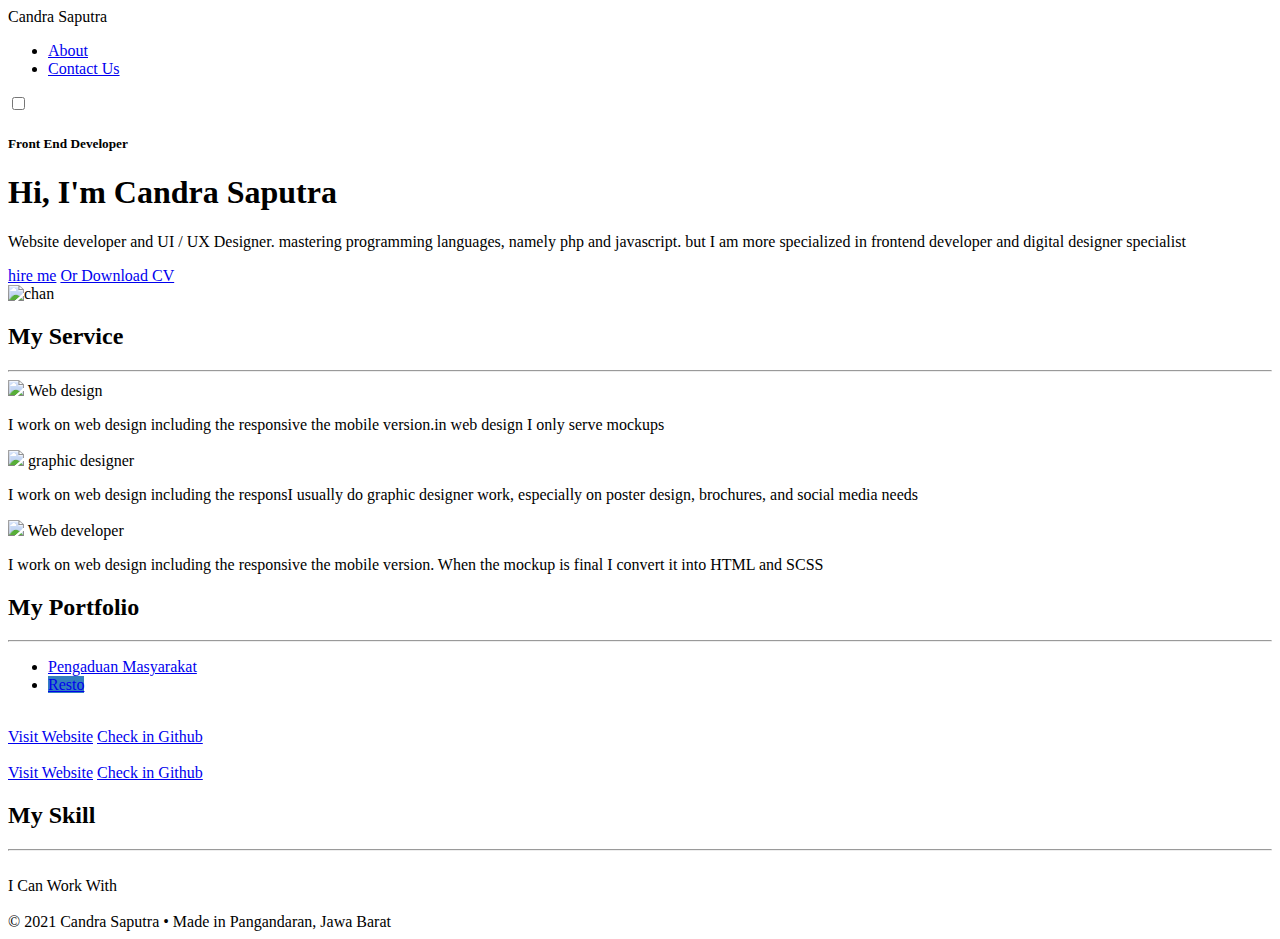
==== index.html @ 9d287bf6 "update" ====
<!DOCTYPE html>
<html lang="en">
<head>
    <meta charset="UTF-8">
    <meta http-equiv="X-UA-Compatible" content="IE=edge">
    <meta name="viewport" content="width=device-width, initial-scale=1.0">
    <title>Home | Candra saputra</title>
    <link rel="stylesheet" href="css/style.css">
    <link rel="shortcut icon" href="img/profil.png" type="image/x-icon">
</head>
<body>
    <!-- navbar -->
    <nav>
        <div class="logo"><span>Candra Saputra</span></div>
        <ul>
            <li><a href="#">About</a></li>
            <li><a href="mailto:csaputra2412@gmail.com">Contact Us</a></li>
        </ul>
        <div class="menu-toggle">
            <input type="checkbox">
            <span></span><span></span><span></span>
        </div>
    </nav>
    <!-- end navbar -->

    <!-- header -->
    <div class="container">
        <div class="main">
            <h5>Front End Developer</h5>
            <h1>Hi, I'm Candra Saputra</h1>
            <p>
                Website developer and UI / UX Designer. mastering programming languages, namely php and javascript. but I am more specialized in frontend developer and digital designer specialist
            </p>
            <a class="button-hire" href="mailto:csaputra2412@gmail.com">hire me</a>
            <a class="cv" target="_blank" href="img/cv.pdf">Or Download CV</a>
        </div>
        <img src="img/profil.png" alt="chan">
    </div>

    <!-- My service -->
    <section class="section-service">
        <h2>My Service</h2>
        <hr>
        <div class="service">
            <div class="card">
                <img src="img/website.png">
                <span class="title">Web design</span>
                <p>I work on web design including the responsive the mobile version.in web design I only serve mockups</p>
            </div>
            <div class="card">
                <img src="img/computer.png">
                <span class="title">graphic designer</span>
                <p>I work on web design including the responsI usually do graphic designer work, especially on poster design, brochures, and social media needs</p>
            </div>
            <div class="card">
                <img src="img/website.png">
                <span class="title">Web developer</span>
                <p>I work on web design including the responsive the mobile version. When the mockup is final I
                    convert it into HTML and SCSS</p>
            </div>
        </div>
    </section>

    <!-- Gallery -->
    <h2>My Portfolio</h2>
    <hr>
    <div class="container">
        <ul class="gallery">
            <li>
                <a href="#portfolio-1"><img src="img/portfolio-1.png" alt=""><span>Pengaduan Masyarakat</span></a>
            </li>
            <li>
                <a href="#portfolio-2"><img src="img/portfolio-2.png" alt=""><span style="background-color: rgba(0,95,175,0.8);">Resto</span></a>
            </li>
        </ul>
    </div>

    <!-- Overlay -->
    <div class="overlay" id="portfolio-1">
        <div class="card">
            <img src="img/portfolio-1-overlay.png" alt="">
            <div>
                <a href="#" class="button-visit">Visit Website</a>
                <a target="_blank" href="https://github.com/candrasptr/webpengaduanmasyarakat" class="button-github">Check in Github</a>
            </div>
        </div>
    </div>
    <div class="overlay" id="portfolio-2">
        <div class="card">
            <img src="img/portfolio-2-overlay.png" alt="">
            <div>
                <a href="#" class="button-visit">Visit Website</a>
                <a target="_blank" href="https://github.com/ichibanresto/ichibanresto.github.io" class="button-github">Check in Github</a>
            </div>
        </div>
    </div>

    <!-- Skill -->
    <section class="section-skill">
        <h2 class="header-skill">My Skill</h2>
        <hr><br>
        <span class="text-1">I Can</span><span class="text-2"> Work With</span>
        <div class="skill">
            <img src="img/html.png" alt="">
            <img src="img/css.png" alt="">
            <img src="img/boot.png" alt="">
            <img src="img/js.png" alt="">
            <img src="img/php.png" alt="">
            <img src="img/laravel.png" alt="">
        </div>
    </section>

    <!-- Footer -->
    <footer>
        <span>&copy; 2021 Candra Saputra • <span class="made">Made in</span> Pangandaran, Jawa Barat</span>
    </footer>

    <script src="js/style.js"></script>
</body>
</html>
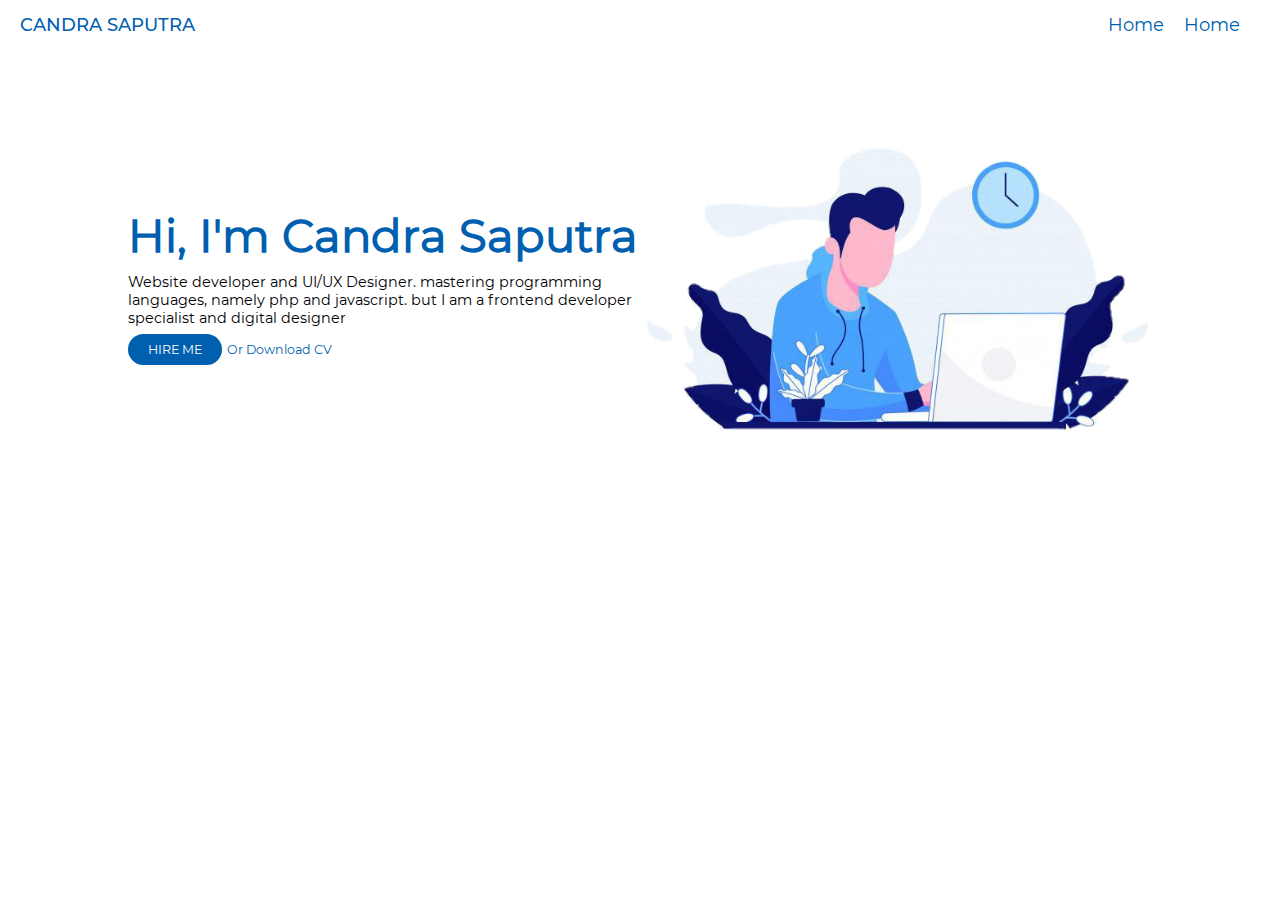
==== commit 484185dc: "first" ====
--- a/index.html
+++ b/index.html
@@ -4,17 +4,16 @@
     <meta charset="UTF-8">
     <meta http-equiv="X-UA-Compatible" content="IE=edge">
     <meta name="viewport" content="width=device-width, initial-scale=1.0">
-    <title>Home | Candra saputra</title>
+    <title>Candra saputra</title>
     <link rel="stylesheet" href="css/style.css">
-    <link rel="shortcut icon" href="img/profil.png" type="image/x-icon">
 </head>
 <body>
     <!-- navbar -->
     <nav>
         <div class="logo"><span>Candra Saputra</span></div>
         <ul>
-            <li><a href="#">About</a></li>
-            <li><a href="mailto:csaputra2412@gmail.com">Contact Us</a></li>
+            <li><a href="">Home</a></li>
+            <li><a href="">Home</a></li>
         </ul>
         <div class="menu-toggle">
             <input type="checkbox">
@@ -26,94 +25,16 @@
     <!-- header -->
     <div class="container">
         <div class="main">
-            <h5>Front End Developer</h5>
             <h1>Hi, I'm Candra Saputra</h1>
             <p>
-                Website developer and UI / UX Designer. mastering programming languages, namely php and javascript. but I am more specialized in frontend developer and digital designer specialist
+                Website developer and UI/UX Designer. mastering programming languages, 
+                namely php and javascript. but I am a frontend developer specialist and digital designer
             </p>
-            <a class="button-hire" href="mailto:csaputra2412@gmail.com">hire me</a>
-            <a class="cv" target="_blank" href="img/cv.pdf">Or Download CV</a>
+            <a class="button-hire" href="">hire me</a>
+            <a class="cv" href="">Or Download CV</a>
         </div>
-        <img src="img/profil.png" alt="chan">
+        <img src="img/content.png" alt="chan">
     </div>
-
-    <!-- My service -->
-    <section class="section-service">
-        <h2>My Service</h2>
-        <hr>
-        <div class="service">
-            <div class="card">
-                <img src="img/website.png">
-                <span class="title">Web design</span>
-                <p>I work on web design including the responsive the mobile version.in web design I only serve mockups</p>
-            </div>
-            <div class="card">
-                <img src="img/computer.png">
-                <span class="title">graphic designer</span>
-                <p>I work on web design including the responsI usually do graphic designer work, especially on poster design, brochures, and social media needs</p>
-            </div>
-            <div class="card">
-                <img src="img/website.png">
-                <span class="title">Web developer</span>
-                <p>I work on web design including the responsive the mobile version. When the mockup is final I
-                    convert it into HTML and SCSS</p>
-            </div>
-        </div>
-    </section>
-
-    <!-- Gallery -->
-    <h2>My Portfolio</h2>
-    <hr>
-    <div class="container">
-        <ul class="gallery">
-            <li>
-                <a href="#portfolio-1"><img src="img/portfolio-1.png" alt=""><span>Pengaduan Masyarakat</span></a>
-            </li>
-            <li>
-                <a href="#portfolio-2"><img src="img/portfolio-2.png" alt=""><span style="background-color: rgba(0,95,175,0.8);">Resto</span></a>
-            </li>
-        </ul>
-    </div>
-
-    <!-- Overlay -->
-    <div class="overlay" id="portfolio-1">
-        <div class="card">
-            <img src="img/portfolio-1-overlay.png" alt="">
-            <div>
-                <a href="#" class="button-visit">Visit Website</a>
-                <a target="_blank" href="https://github.com/candrasptr/webpengaduanmasyarakat" class="button-github">Check in Github</a>
-            </div>
-        </div>
-    </div>
-    <div class="overlay" id="portfolio-2">
-        <div class="card">
-            <img src="img/portfolio-2-overlay.png" alt="">
-            <div>
-                <a href="#" class="button-visit">Visit Website</a>
-                <a target="_blank" href="https://github.com/ichibanresto/ichibanresto.github.io" class="button-github">Check in Github</a>
-            </div>
-        </div>
-    </div>
-
-    <!-- Skill -->
-    <section class="section-skill">
-        <h2 class="header-skill">My Skill</h2>
-        <hr><br>
-        <span class="text-1">I Can</span><span class="text-2"> Work With</span>
-        <div class="skill">
-            <img src="img/html.png" alt="">
-            <img src="img/css.png" alt="">
-            <img src="img/boot.png" alt="">
-            <img src="img/js.png" alt="">
-            <img src="img/php.png" alt="">
-            <img src="img/laravel.png" alt="">
-        </div>
-    </section>
-
-    <!-- Footer -->
-    <footer>
-        <span>&copy; 2021 Candra Saputra • <span class="made">Made in</span> Pangandaran, Jawa Barat</span>
-    </footer>
 
     <script src="js/style.js"></script>
 </body>
--- a/css/style.css
+++ b/css/style.css
@@ -0,0 +1,191 @@
+* {
+    margin: 0;
+    padding: 0;
+}
+
+@font-face {
+    font-family: 'Montserrat';
+    src: url(../font/Montserrat-Regular.ttf);
+}
+
+@font-face {
+    font-family: 'Montserrat bold';
+    src: url(../font/Montserrat-Bold.ttf);
+}
+
+@font-face {
+    font-family: 'Montserrat medium';
+    src: url(../font/Montserrat-Medium.ttf);
+}
+
+body {
+    font-family: 'Montserrat', Arial, Helvetica, sans-serif;
+    font-size: 18px;
+}
+
+nav {
+    background-color: #fff;
+    display: flex;
+    justify-content: space-between;
+    height: 50px;
+    color: #005FAF;
+    align-items: center;
+    padding: 0 20px;
+}
+
+nav ul {
+    display: flex;
+    list-style: none;
+    width: 40%;
+    justify-content: flex-end;
+}
+
+nav ul li a {
+    color: #005FAF;
+    text-decoration: none;
+    margin-right: 20px;
+}
+
+nav .logo {
+    font-family: 'Montserrat Medium';
+    text-transform: uppercase;
+}
+
+.menu-toggle {
+    display: none;
+    flex-direction: column;
+    height: 18px;
+    justify-content: space-between;
+    position: relative;
+    z-index: 99;
+}
+
+.menu-toggle span {
+    display: block;
+    width: 25px;
+    height: 3px;
+    background-color: #005FAF;
+    border-radius: 5px;
+    transition: all 0.8s;
+}
+
+.menu-toggle span:nth-child(2) {
+    transform-origin: 0 0;
+}
+
+.menu-toggle span:nth-child(4) {
+    transform-origin: 0 100%;
+}
+
+.menu-toggle input {
+    width: 28px;
+    height: 20px;
+    position: absolute;
+    opacity: 0;
+    cursor: pointer;
+    z-index: 5;
+}
+
+.menu-toggle input:checked~span:nth-child(2) {
+    transform: rotate(45deg) translate(-1px, -1px);
+    background-color: white;
+}
+
+.menu-toggle input:checked~span:nth-child(3) {
+    opacity: 0;
+    transform: scale(0);
+}
+
+.menu-toggle input:checked~span:nth-child(4) {
+    transform: rotate(-45deg) translate(-1px, 0);
+    background-color: white;
+}
+
+/* Header */
+.container {
+    width: 80%;
+    margin: 50px auto;
+    display: grid;
+    grid-template-columns: repeat(auto-fit, minmax(150px, 1fr));
+    align-items: center;
+}
+
+img {
+    display: block;
+    width: 100%;
+}
+
+.main h1 {
+    color: #005FAF;
+    font-size: 2.5em;
+}
+
+.main p {
+    font-size: 0.8em;
+    margin: 10px 0;
+}
+
+.main .button-hire {
+    background-color: #005FAF;
+    color: white;
+    text-decoration: none;
+    padding: 8px 20px;
+    font-size: 0.7em;
+    border-radius: 20px;
+    text-transform: uppercase;
+}
+
+.main .cv {
+    font-size: 0.7em;
+    color: #005FAF;
+    text-decoration: none;
+}
+
+
+/* responsive */
+@media screen and (max-width: 768px) {
+    nav ul {
+        width: 50%;
+    }
+
+    .container {
+        grid-template-columns: 1fr;
+    }
+
+    img {
+        order: -1;
+    }
+}
+
+@media screen and (max-width: 578px) {
+    nav ul {
+        position: absolute;
+        flex-direction: column;
+        right: 0;
+        top: 0;
+        width: 100%;
+        height: 100vh;
+        align-items: center;
+        justify-content: space-evenly;
+        background-color: #005FAF;
+        z-index: 1;
+        transform: translatey(-100%);
+        transition: all 0.8s;
+        opacity: 0;
+    }
+
+    nav ul li a {
+        color: white;
+    }
+
+    nav ul.slide {
+        opacity: 1;
+        transform: translateY(0);
+    }
+
+    .menu-toggle {
+        display: flex;
+    }
+
+
+}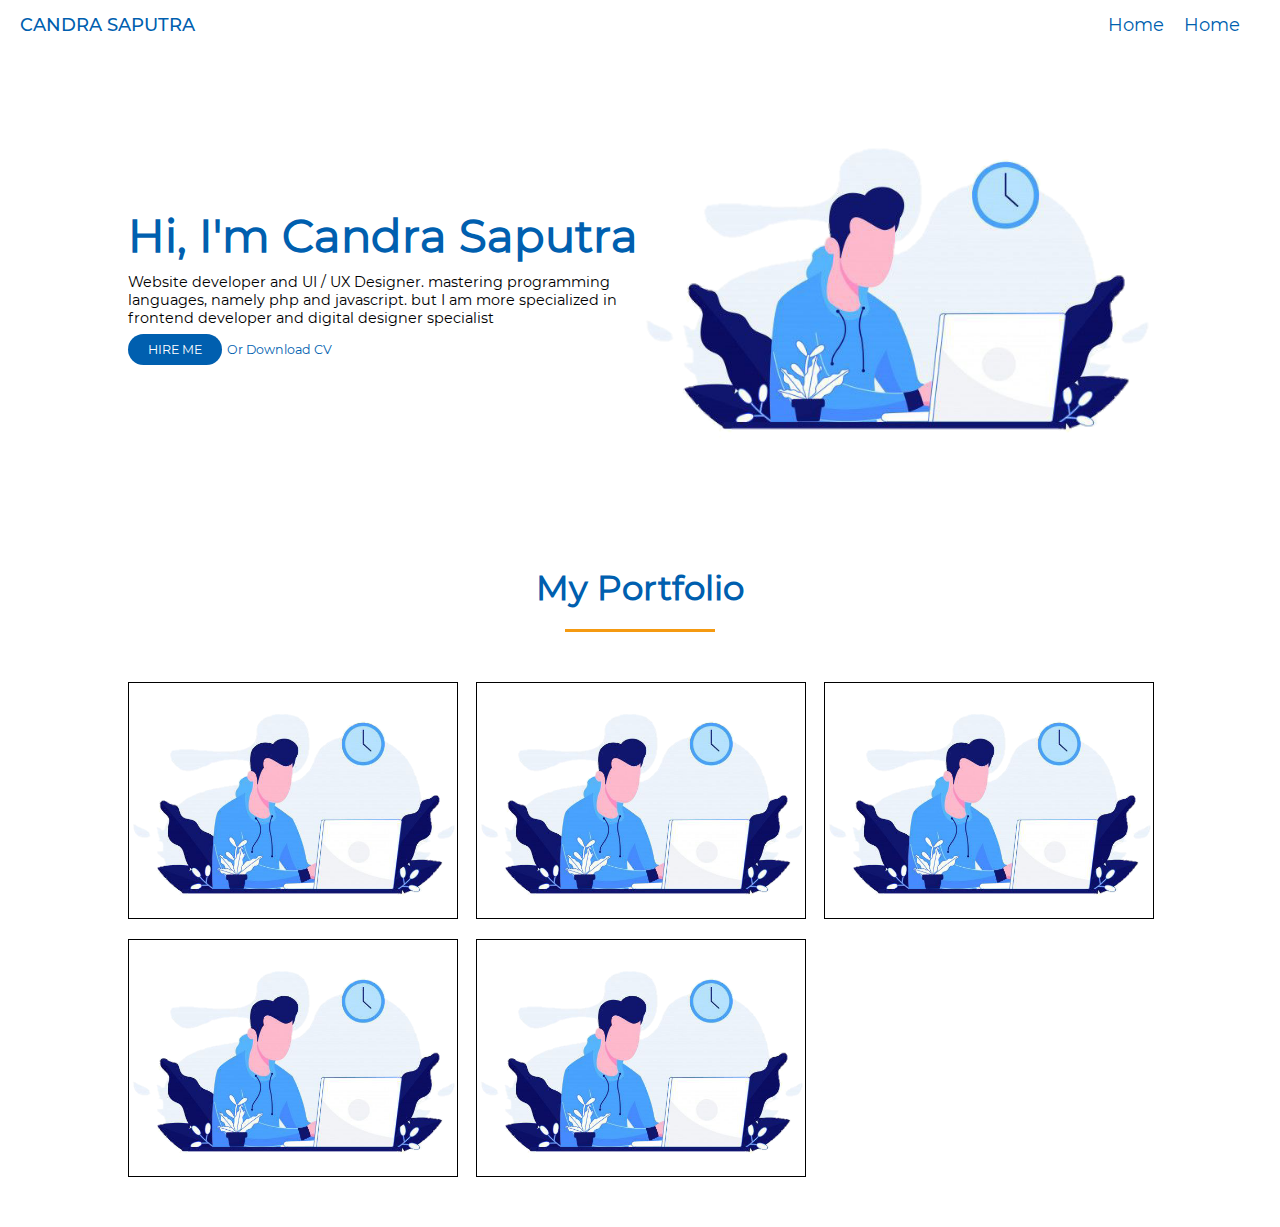
==== commit ed2975fc: "add gallery" ====
--- a/index.html
+++ b/index.html
@@ -27,8 +27,7 @@
         <div class="main">
             <h1>Hi, I'm Candra Saputra</h1>
             <p>
-                Website developer and UI/UX Designer. mastering programming languages, 
-                namely php and javascript. but I am a frontend developer specialist and digital designer
+                Website developer and UI / UX Designer. mastering programming languages, namely php and javascript. but I am more specialized in frontend developer and digital designer specialist
             </p>
             <a class="button-hire" href="">hire me</a>
             <a class="cv" href="">Or Download CV</a>
@@ -36,6 +35,19 @@
         <img src="img/content.png" alt="chan">
     </div>
 
+    <!-- Gallery -->
+    <h2>My Portfolio</h2>
+    <hr>
+    <div class="container">
+        <ul class="gallery">
+            <li><img src="img/content.png" alt=""></li>
+            <li><img src="img/content.png" alt=""></li>
+            <li><img src="img/content.png" alt=""></li>
+            <li><img src="img/content.png" alt=""></li>
+            <li><img src="img/content.png" alt=""></li>
+        </ul>
+    </div>
+
     <script src="js/style.js"></script>
 </body>
 </html>--- a/css/style.css
+++ b/css/style.css
@@ -56,6 +56,7 @@
     flex-direction: column;
     height: 18px;
     justify-content: space-between;
+    align-items: flex-end;
     position: relative;
     z-index: 99;
 }
@@ -73,8 +74,15 @@
     transform-origin: 0 0;
 }
 
+.menu-toggle span:nth-child(3) {
+    transform-origin: 0 0;
+    width: 18px;
+}
+
 .menu-toggle span:nth-child(4) {
+    width: 12px;
     transform-origin: 0 100%;
+
 }
 
 .menu-toggle input {
@@ -98,6 +106,7 @@
 
 .menu-toggle input:checked~span:nth-child(4) {
     transform: rotate(-45deg) translate(-1px, 0);
+    width: 25px;
     background-color: white;
 }
 
@@ -139,6 +148,38 @@
     font-size: 0.7em;
     color: #005FAF;
     text-decoration: none;
+}
+
+/* Gallery */
+h2 {
+    margin: 20px 0;
+    padding: 50px 0 0 0;
+    text-align: center;
+    color: #005FAF;
+    font-size: 1.9em;
+}
+
+hr {
+    width: 150px;
+    height: 3px;
+    border: none;
+    margin: 0 auto;
+    background-color: rgb(245, 154, 17);
+}
+
+.gallery {
+    display: grid;
+    grid-template-columns: repeat(auto-fill, minmax(300px, 1fr));
+    gap: 20px;
+}
+
+.container ul li {
+    list-style: none;
+}
+
+.container ul li img {
+    border: 1px solid black;
+    width: 100%;
 }
 
 
@@ -172,6 +213,7 @@
         transform: translatey(-100%);
         transition: all 0.8s;
         opacity: 0;
+        position: fixed;
     }
 
     nav ul li a {
@@ -187,5 +229,7 @@
         display: flex;
     }
 
-
+    .main h1 {
+        font-size: 2.2em;
+    }
 }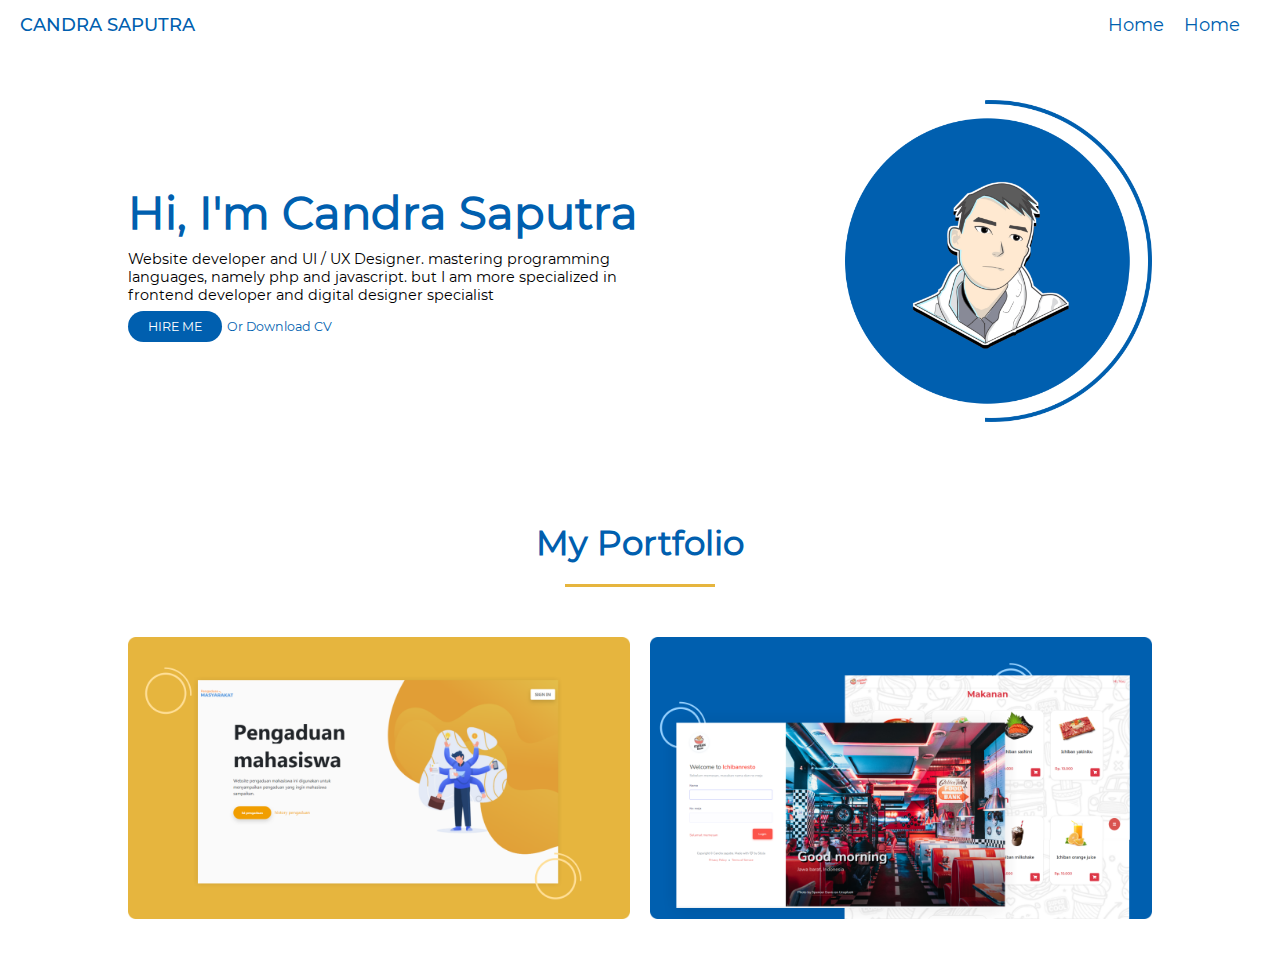
==== commit 8f5bd9ba: "update protfolio" ====
--- a/index.html
+++ b/index.html
@@ -32,7 +32,7 @@
             <a class="button-hire" href="">hire me</a>
             <a class="cv" href="">Or Download CV</a>
         </div>
-        <img src="img/content.png" alt="chan">
+        <img src="img/profil.png" alt="chan">
     </div>
 
     <!-- Gallery -->
@@ -40,11 +40,8 @@
     <hr>
     <div class="container">
         <ul class="gallery">
-            <li><img src="img/content.png" alt=""></li>
-            <li><img src="img/content.png" alt=""></li>
-            <li><img src="img/content.png" alt=""></li>
-            <li><img src="img/content.png" alt=""></li>
-            <li><img src="img/content.png" alt=""></li>
+            <li><img src="img/portfolio-1.png" alt=""></li>
+            <li><img src="img/portfolio-2.png" alt=""></li>
         </ul>
     </div>
 
--- a/css/style.css
+++ b/css/style.css
@@ -117,11 +117,12 @@
     display: grid;
     grid-template-columns: repeat(auto-fit, minmax(150px, 1fr));
     align-items: center;
+    justify-items: end;
 }
 
 img {
     display: block;
-    width: 100%;
+    width: 60%;
 }
 
 .main h1 {
@@ -164,12 +165,12 @@
     height: 3px;
     border: none;
     margin: 0 auto;
-    background-color: rgb(245, 154, 17);
+    background-color: #E6B53E;
 }
 
 .gallery {
     display: grid;
-    grid-template-columns: repeat(auto-fill, minmax(300px, 1fr));
+    grid-template-columns: repeat(auto-fill, minmax(500px, 1fr));
     gap: 20px;
 }
 
@@ -178,7 +179,6 @@
 }
 
 .container ul li img {
-    border: 1px solid black;
     width: 100%;
 }
 
@@ -195,6 +195,12 @@
 
     img {
         order: -1;
+        width: 50%;
+        margin-bottom: 50px;
+    }
+
+    .container {
+        justify-items: center;
     }
 }
 
@@ -232,4 +238,8 @@
     .main h1 {
         font-size: 2.2em;
     }
+
+    .gallery {
+        grid-template-columns: repeat(auto-fill, minmax(200px, 1fr));
+    }
 }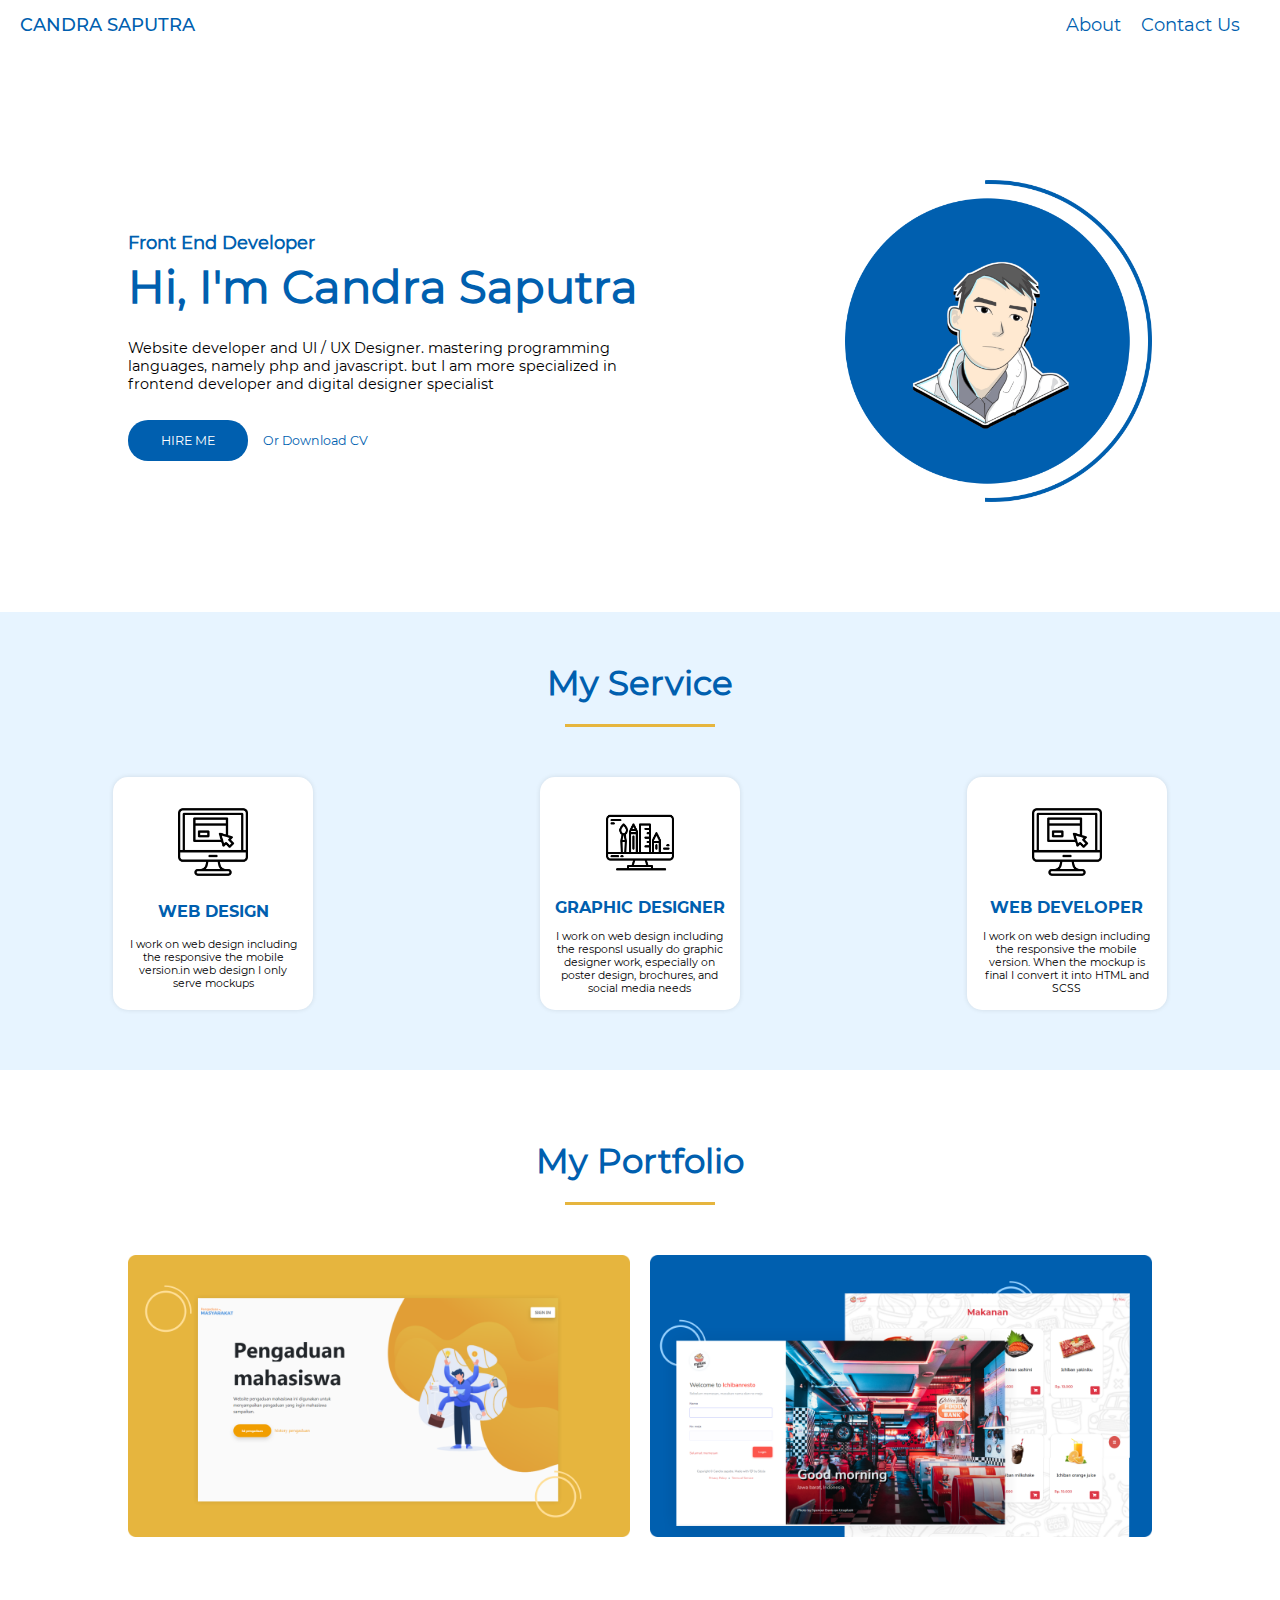
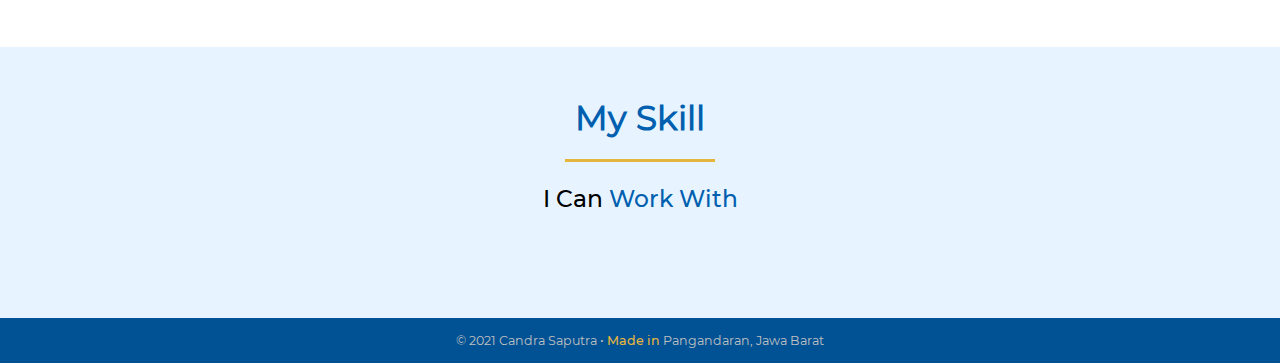
==== commit 74010b42: "update" ====
--- a/index.html
+++ b/index.html
@@ -4,16 +4,17 @@
     <meta charset="UTF-8">
     <meta http-equiv="X-UA-Compatible" content="IE=edge">
     <meta name="viewport" content="width=device-width, initial-scale=1.0">
-    <title>Candra saputra</title>
+    <title>Home | Candra saputra</title>
     <link rel="stylesheet" href="css/style.css">
+    <link rel="shortcut icon" href="img/profil.png" type="image/x-icon">
 </head>
 <body>
     <!-- navbar -->
     <nav>
         <div class="logo"><span>Candra Saputra</span></div>
         <ul>
-            <li><a href="">Home</a></li>
-            <li><a href="">Home</a></li>
+            <li><a href="">About</a></li>
+            <li><a href="">Contact Us</a></li>
         </ul>
         <div class="menu-toggle">
             <input type="checkbox">
@@ -25,6 +26,7 @@
     <!-- header -->
     <div class="container">
         <div class="main">
+            <h5>Front End Developer</h5>
             <h1>Hi, I'm Candra Saputra</h1>
             <p>
                 Website developer and UI / UX Designer. mastering programming languages, namely php and javascript. but I am more specialized in frontend developer and digital designer specialist
@@ -35,15 +37,83 @@
         <img src="img/profil.png" alt="chan">
     </div>
 
+    <!-- My service -->
+    <section class="section-service">
+        <h2>My Service</h2>
+        <hr>
+        <div class="service">
+            <div class="card">
+                <img src="img/website.png">
+                <span class="title">Web design</span>
+                <p>I work on web design including the responsive the mobile version.in web design I only serve mockups</p>
+            </div>
+            <div class="card">
+                <img src="img/computer.png">
+                <span class="title">graphic designer</span>
+                <p>I work on web design including the responsI usually do graphic designer work, especially on poster design, brochures, and social media needs</p>
+            </div>
+            <div class="card">
+                <img src="img/website.png">
+                <span class="title">Web developer</span>
+                <p>I work on web design including the responsive the mobile version. When the mockup is final I
+                    convert it into HTML and SCSS</p>
+            </div>
+        </div>
+    </section>
+
     <!-- Gallery -->
     <h2>My Portfolio</h2>
     <hr>
     <div class="container">
         <ul class="gallery">
-            <li><img src="img/portfolio-1.png" alt=""></li>
-            <li><img src="img/portfolio-2.png" alt=""></li>
+            <li>
+                <a href="#portfolio-1"><img src="img/portfolio-1.png" alt=""><span>Pengaduan Masyarakat</span></a>
+            </li>
+            <li>
+                <a href="#portfolio-2"><img src="img/portfolio-2.png" alt=""><span style="background-color: rgba(0,95,175,0.8);">Resto</span></a>
+            </li>
         </ul>
     </div>
+
+    <!-- Overlay -->
+    <div class="overlay" id="portfolio-1">
+        <div class="card">
+            <img src="img/portfolio-1-overlay.png" alt="">
+            <div>
+                <a href="#" class="button-visit">Visit Website</a>
+                <a target="_blank" href="https://github.com/candrasptr/webpengaduanmasyarakat" class="button-github">Check in Github</a>
+            </div>
+        </div>
+    </div>
+    <div class="overlay" id="portfolio-2">
+        <div class="card">
+            <img src="img/portfolio-2-overlay.png" alt="">
+            <div>
+                <a href="#" class="button-visit">Visit Website</a>
+                <a target="_blank" href="https://github.com/ichibanresto/ichibanresto.github.io" class="button-github">Check in Github</a>
+            </div>
+        </div>
+    </div>
+
+    <!-- Skill -->
+    <section class="section-skill">
+        <h2 class="header-skill">My Skill</h2>
+        <hr><br>
+        <span class="text-1">I Can</span><span class="text-2"> Work With</span>
+        <div class="skill">
+            <img src="img/html.png" alt="">
+            <img src="img/css.png" alt="">
+            <img src="img/boot.png" alt="">
+            <img src="img/js.png" alt="">
+            <img src="img/php.png" alt="">
+            <img src="img/laravel.png" alt="">
+        </div>
+    </section>
+
+    <!-- Footer -->
+    <footer>
+        <span>&copy; 2021 Candra Saputra • <span class="made">Made in</span> Pangandaran, Jawa Barat</span>
+    </footer>
 
     <script src="js/style.js"></script>
 </body>
--- a/css/style.css
+++ b/css/style.css
@@ -21,6 +21,7 @@
 body {
     font-family: 'Montserrat', Arial, Helvetica, sans-serif;
     font-size: 18px;
+    overflow-x: hidden;
 }
 
 nav {
@@ -31,6 +32,7 @@
     color: #005FAF;
     align-items: center;
     padding: 0 20px;
+    padding-bottom: 80px;
 }
 
 nav ul {
@@ -118,6 +120,7 @@
     grid-template-columns: repeat(auto-fit, minmax(150px, 1fr));
     align-items: center;
     justify-items: end;
+    padding-bottom: 60px;
 }
 
 img {
@@ -125,6 +128,12 @@
     width: 60%;
 }
 
+.main h5 {
+    color: #005FAF;
+    font-size: 1em;
+    margin-bottom: 5px;
+}
+
 .main h1 {
     color: #005FAF;
     font-size: 2.5em;
@@ -132,23 +141,73 @@
 
 .main p {
     font-size: 0.8em;
-    margin: 10px 0;
+    margin: 25px 0 35px 0;
 }
 
 .main .button-hire {
     background-color: #005FAF;
     color: white;
     text-decoration: none;
-    padding: 8px 20px;
+    padding: 13px 33px;
     font-size: 0.7em;
     border-radius: 20px;
     text-transform: uppercase;
+    margin-right: 10px;
+    transition: ease-in-out 0.5s;
+}
+
+.main .button-hire:hover {
+    background-color: white;
+    border: 0.5px solid #005FAF;
+    color: #005FAF;
+    transform: scale(2);
 }
 
 .main .cv {
     font-size: 0.7em;
     color: #005FAF;
     text-decoration: none;
+}
+
+/* Service */
+.section-service {
+    background-color: #E7F4FF;
+    padding-bottom: 10px;
+}
+
+.section-service .service {
+    display: grid;
+    grid-template-columns: repeat(auto-fit, minmax(300px, 1fr));
+    padding: 50px 0;
+    justify-items: center;
+}
+
+.section-service .service .card {
+    background-color: #fff;
+    width: 200px;
+    border-radius: 15px;
+    box-shadow: 0 0 5px rgba(0, 0, 0, 0.1);
+    display: grid;
+    justify-items: center;
+}
+
+.section-service .service .card img {
+    width: 70px;
+    margin-top: 30px;
+}
+
+.section-service .service .card .title {
+    text-transform: uppercase;
+    font-family: 'Montserrat Bold';
+    color: #005FAF;
+    font-size: 0.9em;
+    margin: 20px 0 10px 0;
+}
+
+.section-service .service .card p {
+    margin: 3px 15px 15px 15px;
+    text-align: center;
+    font-size: 0.6em;
 }
 
 /* Gallery */
@@ -182,9 +241,181 @@
     width: 100%;
 }
 
+.gallery li {
+    position: relative;
+    overflow: hidden;
+}
+
+.gallery li span {
+    display: block;
+    position: absolute;
+    top: 0;
+    background-color: rgba(230, 181, 62, 0.8);
+    font-family: 'Montserrat Bold';
+    text-transform: uppercase;
+    color: white;
+    opacity: 0;
+    left: 0;
+    right: 0;
+    bottom: 0;
+    text-align: center;
+    line-height: 300px;
+    transform: scale(0);
+}
+
+.gallery li:hover span {
+    opacity: 1;
+    transform: scale(1);
+    transition: 0.3s;
+}
+
+/* Overlay */
+.overlay {
+    position: fixed;
+    top: 0;
+    bottom: 0;
+    background-color: rgba(0, 0, 0, 0);
+    transition: .5s;
+}
+
+.overlay:target .card {
+    border-radius: 14px;
+    width: 35%;
+    height: 55%;
+    background-color: #fff;
+    margin: 70px auto;
+    display: grid;
+    justify-items: center;
+    padding-top: 10px;
+    grid-template-rows: 2fr, 1fr;
+    position: relative;
+}
+
+.overlay:target {
+    left: 0;
+    right: 0;
+    background-color: rgba(0, 0, 0, 0.3);
+}
+
+.overlay:target .card {
+    animation: zoomfade .5s;
+}
+
+.overlay img {
+    display: none;
+}
+
+.overlay .button-visit {
+    display: none;
+}
+
+.overlay .button-github {
+    display: none;
+}
+
+.overlay:target img {
+    display: block;
+}
+
+.overlay:target .button-visit {
+    display: inline-block;
+}
+
+.overlay:target .button-github {
+    display: inline-block;
+}
+
+.overlay:target img {
+    width: 80%;
+    margin-top: 50px;
+    border-radius: 5px;
+    box-shadow: 0 0 5px #888;
+}
+
+.overlay:target .card .button-visit {
+    background-color: #005FAF;
+    height: 15px;
+    padding: 4px 10px;
+    color: white;
+    text-decoration: none;
+    border-radius: 10px;
+    font-size: 0.7em;
+}
+
+.overlay:target .card .button-github {
+    background-color: #E6B53E;
+    height: 15px;
+    padding: 4px 10px;
+    color: white;
+    text-decoration: none;
+    border-radius: 10px;
+    font-size: 0.7em;
+    text-align: center;
+}
+
+.card div {
+    position: absolute;
+    bottom: 10%;
+}
+
+
+/* Skill */
+.section-skill {
+    background-color: #E7F4FF;
+    box-sizing: border-box;
+    text-align: center;
+    padding-bottom: 5px;
+}
+
+.section-skill span {
+    font-size: 1.3em;
+    font-family: 'Montserrat Medium', Arial, Helvetica, sans-serif;
+}
+
+.section-skill .text-2 {
+    color: #005FAF;
+}
+
+.skill {
+    width: 80%;
+    margin: 50px auto;
+    display: grid;
+    grid-template-columns: repeat(auto-fit, minmax(10px, 175px));
+    justify-items: center;
+}
+
+/* Footer */
+footer {
+    background-color: #005295;
+    text-align: center;
+    padding: 15px 0;
+    font-size: 0.7em;
+}
+
+footer span {
+    color: rgb(192, 192, 192);
+}
+
+footer .made {
+    color: #E6B53E;
+    font-family: 'Montserrat Medium';
+}
+
+/* Animation */
+@keyframes zoomfade {
+    0% {
+        transform: scale(0);
+        opacity: 0;
+    }
+
+    100% {
+        transform: scale(1);
+        opacity: 1;
+    }
+}
 
 /* responsive */
-@media screen and (max-width: 768px) {
+@media screen and (max-width: 1024px) {
     nav ul {
         width: 50%;
     }
@@ -201,6 +432,30 @@
 
     .container {
         justify-items: center;
+    }
+
+    .gallery li span {
+        bottom: 50px;
+    }
+
+    .overlay:target .card {
+        width: 90%;
+        height: 40%;
+    }
+}
+
+@media (max-width: 900px) {
+    .section-service .service {
+        grid-template-columns: 1fr;
+        gap: 20px;
+    }
+
+    .section-service .service .card {
+        width: 80%;
+    }
+
+    .section-service .service .card .title {
+        margin: 0 0 10px 0;
     }
 }
 
@@ -241,5 +496,10 @@
 
     .gallery {
         grid-template-columns: repeat(auto-fill, minmax(200px, 1fr));
+        gap: 0px;
+    }
+
+    .skill {
+        grid-template-columns: repeat(auto-fit, minmax(10px, 143px));
     }
 }